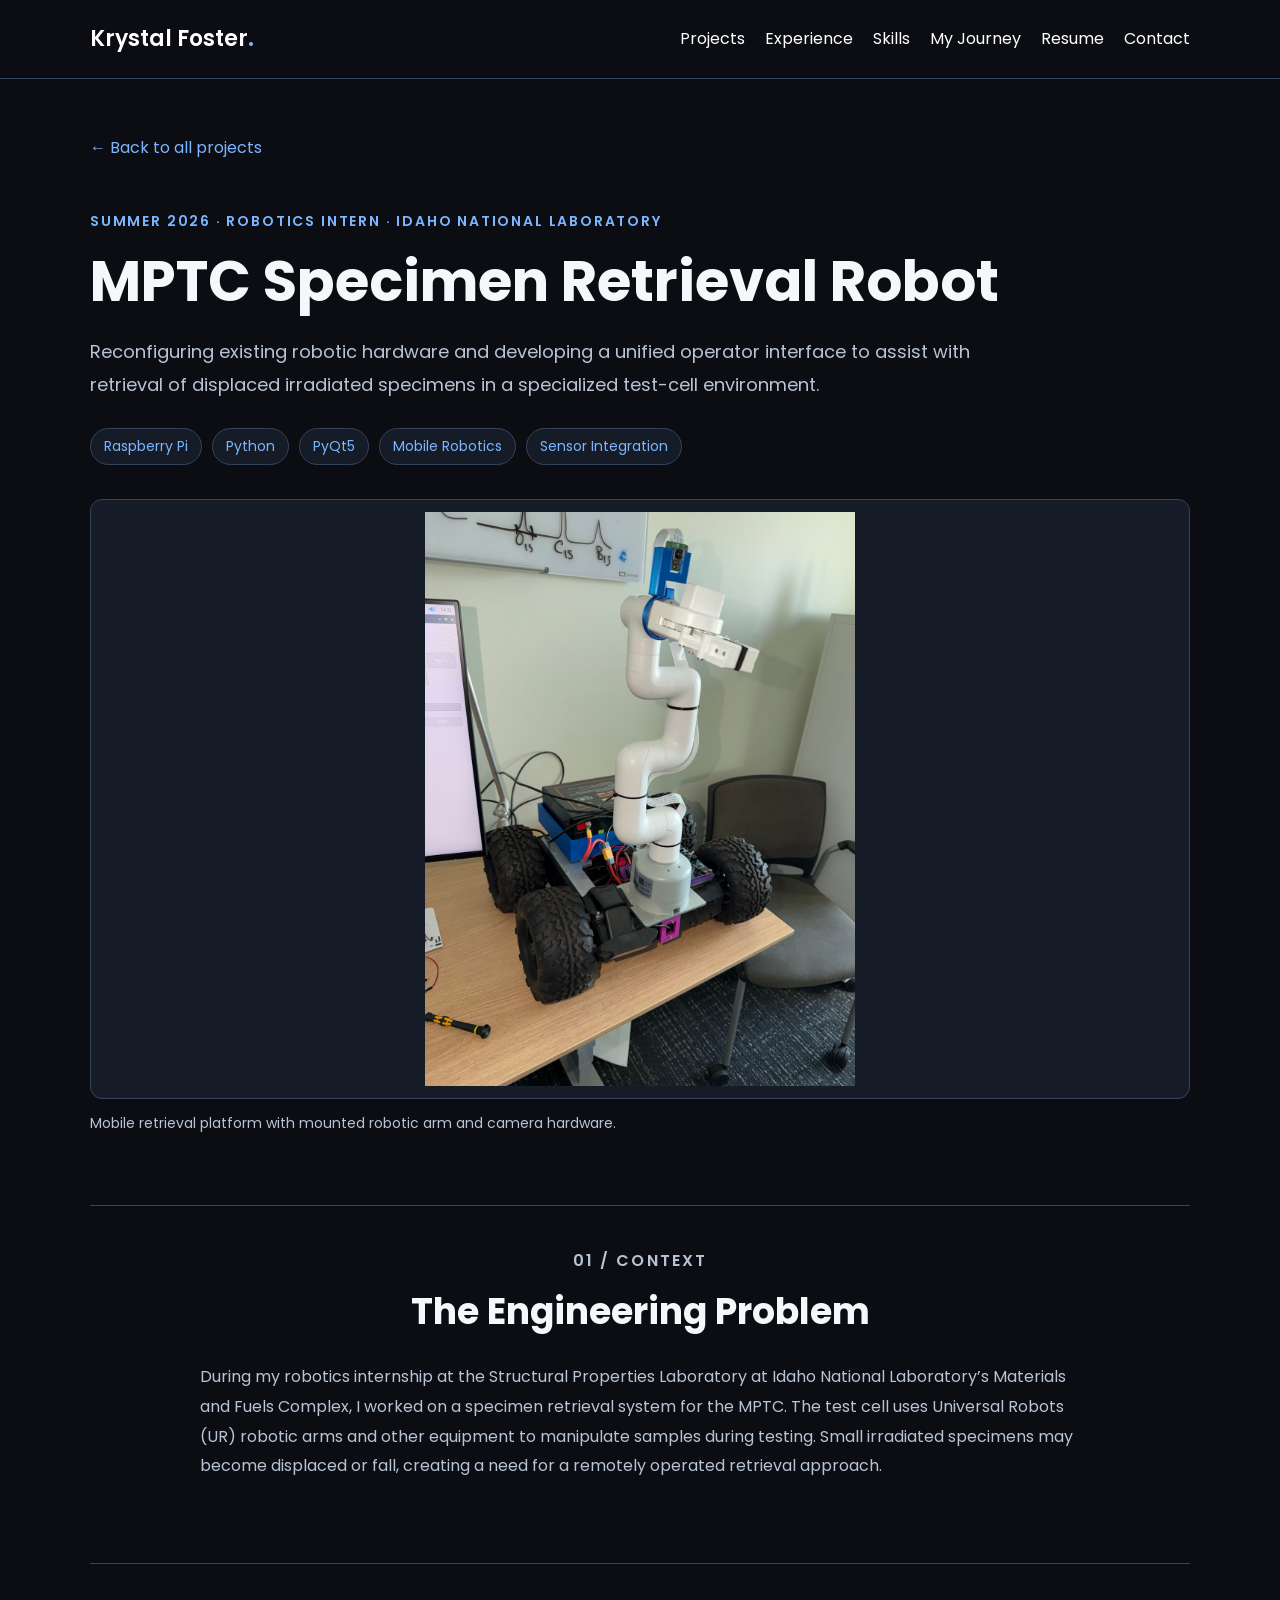
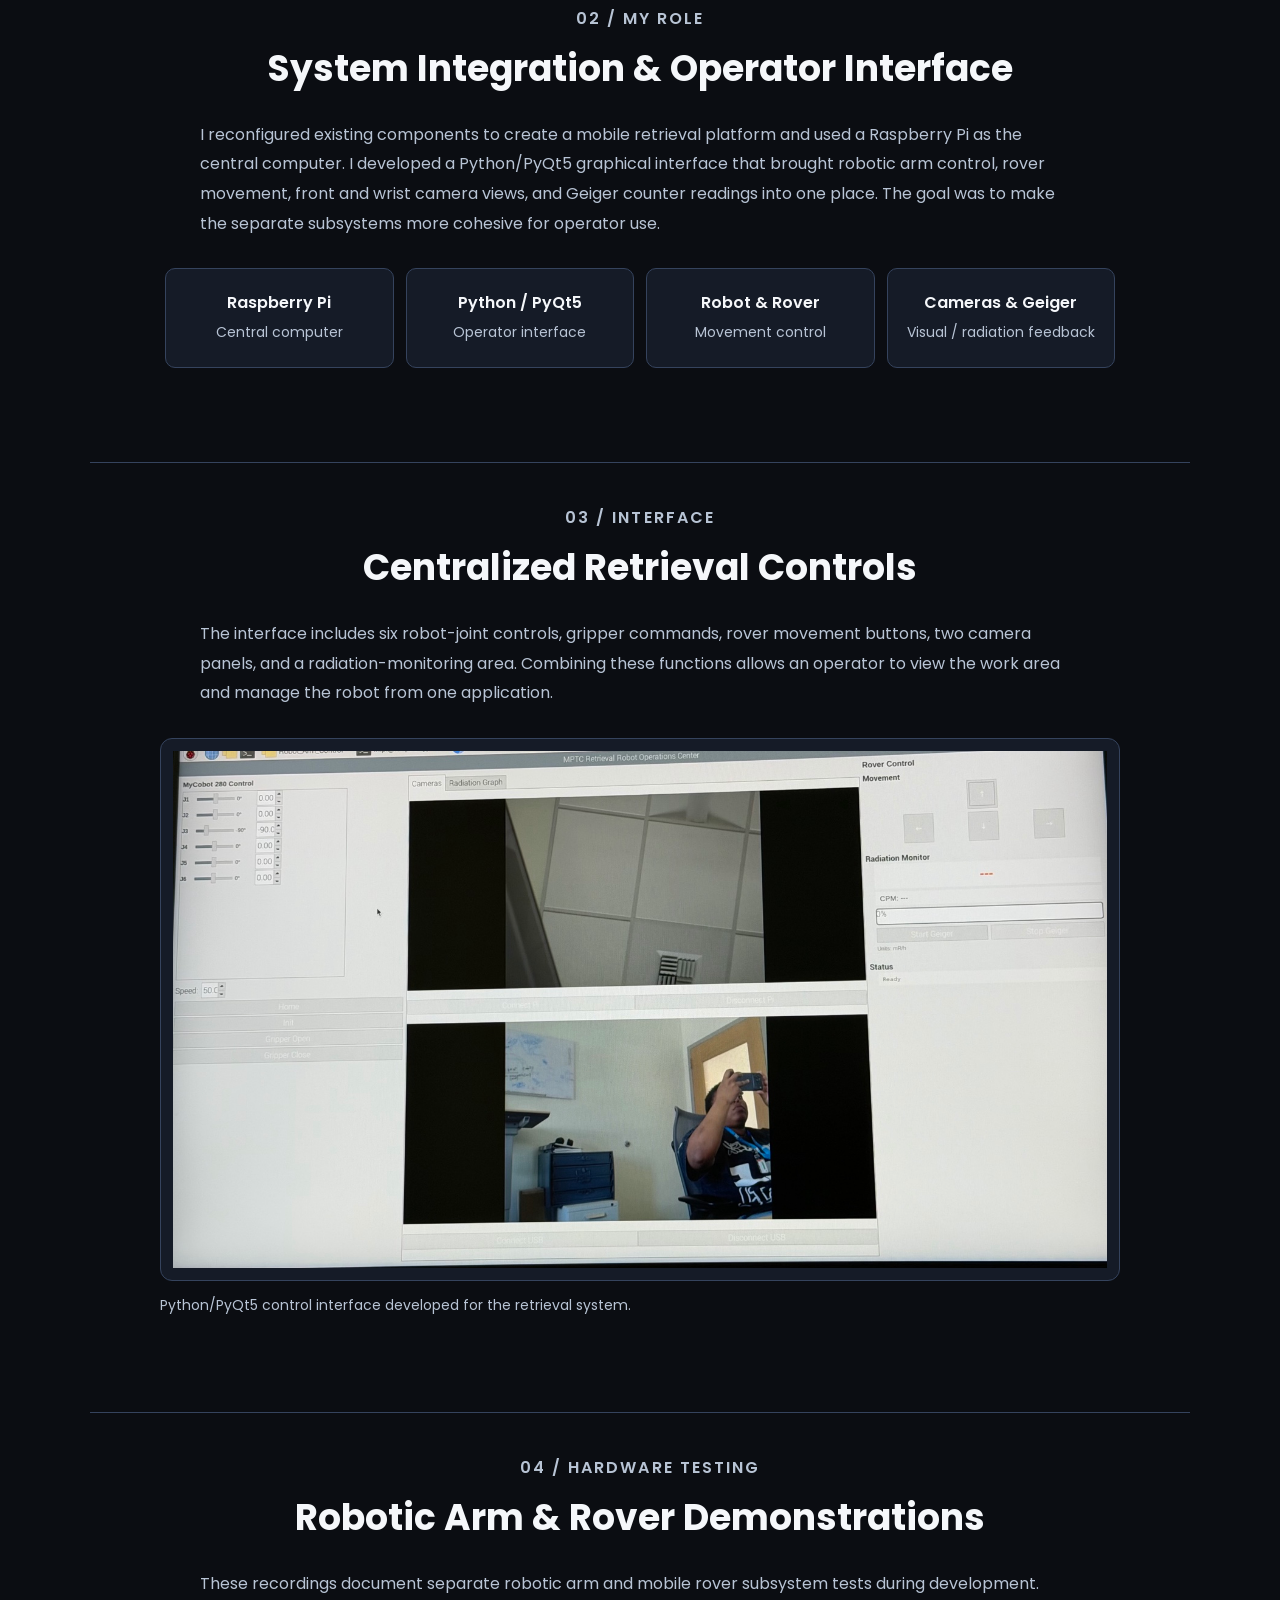
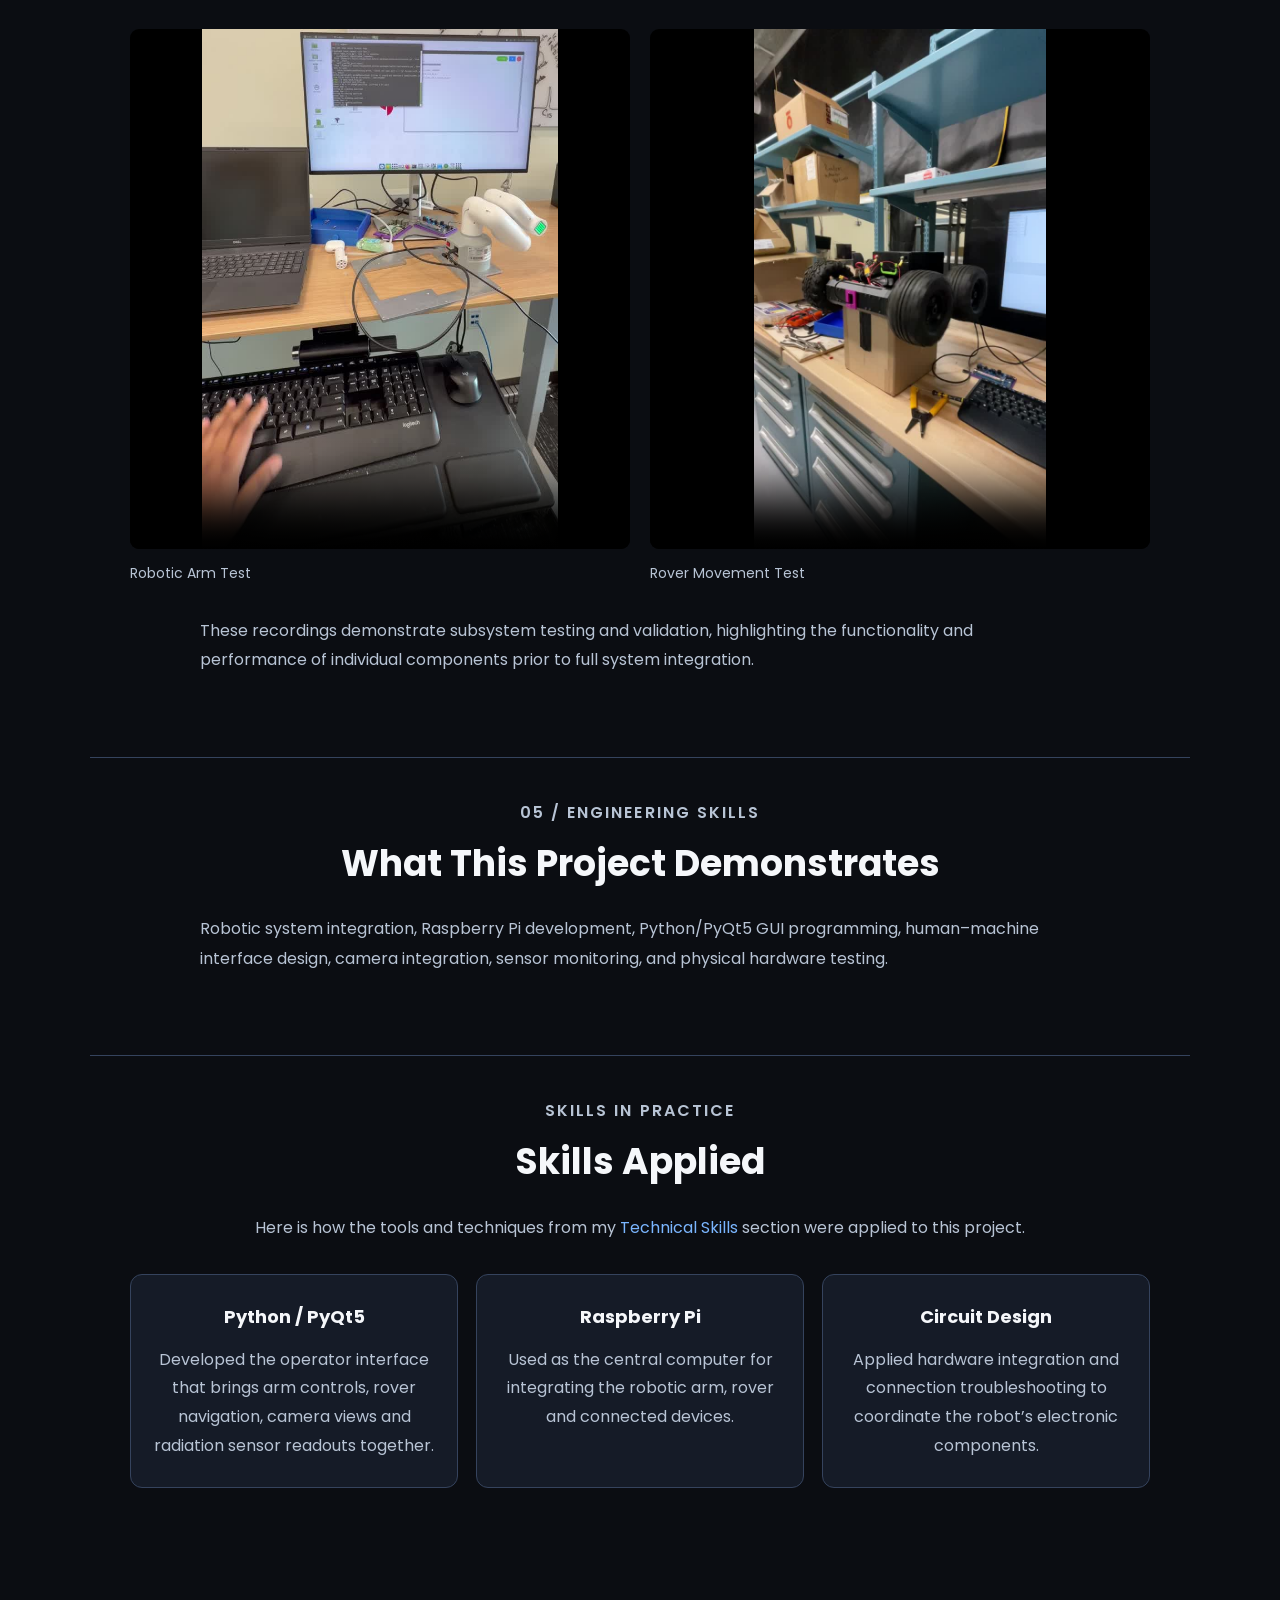
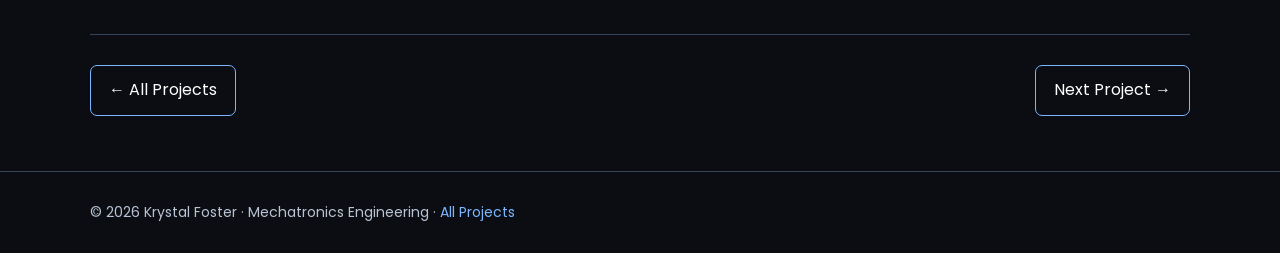
==== projects/retrieval-robot.html @ 0336ba0c "Add files via upload" ====
<!DOCTYPE html>
<html lang="en"><head><meta charset="utf-8"/><meta content="width=device-width,initial-scale=1" name="viewport"/><meta content="MPTC Specimen Retrieval Robot — Krystal Foster engineering portfolio" name="description"/><title>MPTC Specimen Retrieval Robot | Krystal Foster</title><link href="https://fonts.googleapis.com" rel="preconnect"/><link href="https://fonts.gstatic.com" rel="preconnect"/><link href="https://fonts.googleapis.com/css2?family=Poppins:wght@400;500;600;700&amp;display=swap" rel="stylesheet"/><link href="project.css" rel="stylesheet"/></head><body class="project-page"><header class="nav"><nav aria-label="Main navigation" class="wrap nav-inner"><a class="brand" href="../index.html">Krystal Foster<span style="color:var(--blue)">.</span></a><div class="nav-links"><a href="../index.html#projects">Projects</a><a href="../index.html#experience">Experience</a><a href="../index.html#skills">Skills</a><a href="../index.html#journey">My Journey</a><a href="../index.html#resume">Resume</a><a href="../index.html#contact">Contact</a></div></nav></header><main><section class="wrap project-hero"><a class="back-link" href="../index.html#projects">← Back to all projects</a><p class="eyebrow">SUMMER 2026 · ROBOTICS INTERN · IDAHO NATIONAL LABORATORY</p><h1>MPTC Specimen Retrieval Robot</h1><p class="lead">Reconfiguring existing robotic hardware and developing a unified operator interface to assist with retrieval of displaced irradiated specimens in a specialized test-cell environment.</p><div class="tags"><span class="tag">Raspberry Pi</span><span class="tag">Python</span><span class="tag">PyQt5</span><span class="tag">Mobile Robotics</span><span class="tag">Sensor Integration</span></div><figure><img alt="Mobile retrieval platform with mounted robotic arm and camera hardware." class="hero-img" loading="lazy" src="../images/internship/retrieval-robot.jpeg"/><figcaption>Mobile retrieval platform with mounted robotic arm and camera hardware.</figcaption></figure></section><div class="wrap case-sections"><!-- SKILLS APPLIED: Keep these names consistent with the Technical Skills section on index.html. Edit the descriptions to reflect your actual contributions. --><section class="panel"><p class="num">01 / CONTEXT</p><h2>The Engineering Problem</h2><p>During my robotics internship at the Structural Properties Laboratory at Idaho National Laboratory’s Materials and Fuels Complex, I worked on a specimen retrieval system for the MPTC. The test cell uses Universal Robots (UR) robotic arms and other equipment to manipulate samples during testing. Small irradiated specimens may become displaced or fall, creating a need for a remotely operated retrieval approach.</p></section><section class="panel"><p class="num">02 / MY ROLE</p><h2>System Integration &amp; Operator Interface</h2><p>I reconfigured existing components to create a mobile retrieval platform and used a Raspberry Pi as the central computer. I developed a Python/PyQt5 graphical interface that brought robotic arm control, rover movement, front and wrist camera views, and Geiger counter readings into one place. The goal was to make the separate subsystems more cohesive for operator use.</p><div class="flow"><div>Raspberry Pi<br/><small>Central computer</small></div><div>Python / PyQt5<br/><small>Operator interface</small></div><div>Robot &amp; Rover<br/><small>Movement control</small></div><div>Cameras &amp; Geiger<br/><small>Visual / radiation feedback</small></div></div></section><section class="panel"><p class="num">03 / INTERFACE</p><h2>Centralized Retrieval Controls</h2><p>The interface includes six robot-joint controls, gripper commands, rover movement buttons, two camera panels, and a radiation-monitoring area. Combining these functions allows an operator to view the work area and manage the robot from one application.</p><figure><img alt="Screenshot of the PyQt5 interface with arm controls, camera views, rover controls, and radiation monitor" class="hero-img" loading="lazy" src="../images/internship/control-interface.jpeg"/><figcaption>Python/PyQt5 control interface developed for the retrieval system.</figcaption></figure></section><section class="panel"><p class="num">04 / HARDWARE TESTING</p><h2>Robotic Arm &amp; Rover Demonstrations</h2><p>These recordings document separate robotic arm and mobile rover subsystem tests during development.</p><div class="video-grid"><!-- VIDEO: IMG_3793.mov converted to web-friendly MP4. Replace videos/robot-arm-test.mp4 if you want to upload an edited version. -->
<figure class="portfolio-video"><video controls="" playsinline="" poster="../images/video-posters/robot-arm-test.mp4.jpg" preload="metadata"><source src="../videos/robot-arm-test.mp4" type="video/mp4"/>Your browser does not support HTML5 video.</video><figcaption>Robotic Arm Test</figcaption></figure><!-- VIDEO: IMG_0905.MOV converted to web-friendly MP4. Replace videos/rover-test.mp4 if you want to upload an edited version. -->
<figure class="portfolio-video"><video controls="" playsinline="" poster="../images/video-posters/rover-test.mp4.jpg" preload="metadata"><source src="../videos/rover-test.mp4" type="video/mp4"/>Your browser does not support HTML5 video.</video><figcaption>Rover Movement Test</figcaption></figure></div><p class="note">These recordings demonstrate subsystem testing and validation, highlighting the functionality and performance of individual components prior to full system integration.</p></section><section class="panel"><p class="num">05 / ENGINEERING SKILLS</p><h2>What This Project Demonstrates</h2><p>Robotic system integration, Raspberry Pi development, Python/PyQt5 GUI programming, human–machine interface design, camera integration, sensor monitoring, and physical hardware testing.</p></section><section aria-labelledby="skills-applied-title" class="panel skills-applied"><p class="num">SKILLS IN PRACTICE</p><h2 id="skills-applied-title">Skills Applied</h2><p class="skills-intro">Here is how the tools and techniques from my <a href="../index.html#skills">Technical Skills</a> section were applied to this project.</p><div class="applied-skills-grid"><article class="applied-skill"><h3>Python / PyQt5</h3><p>Developed the operator interface that brings arm controls, rover navigation, camera views and radiation sensor readouts together.</p></article><article class="applied-skill"><h3>Raspberry Pi</h3><p>Used as the central computer for integrating the robotic arm, rover and connected devices.</p></article><article class="applied-skill"><h3>Circuit Design</h3><p>Applied hardware integration and connection troubleshooting to coordinate the robot’s electronic components.</p></article></div></section></div><div class="wrap next-links"><a href="../index.html#projects">← All Projects</a><a href="robotic-jigs.html">Next Project →</a></div></main><footer class="footer"><div class="wrap">© 2026 Krystal Foster · Mechatronics Engineering · <a href="../index.html#projects">All Projects</a></div></footer></body></html>
---- projects/project.css ----
:root {
    --text: #f5f7fa;
    --muted: #b8c4d5;
    --blue: #7bb6ff;
    --bg: #0b0d12;
    --surface: #151b27;
    --line: #35435d;
}

* {
    box-sizing: border-box;
}

html {
    scroll-behavior: smooth;
}

body.project-page {
    margin: 0;
    background: var(--bg);
    color: var(--text);
    font: 16px/1.8 Poppins, Arial, sans-serif;
}

body.project-page a {
    color: var(--blue);
    text-decoration: none;
}

body.project-page a:hover {
    text-decoration: underline;
}

body.project-page img,
body.project-page video {
    max-width: 100%;
}

.project-page .wrap {
    width: min(1100px, calc(100% - 56px));
    max-width: 1100px;
    margin: 0 auto;
    padding: 0;
}


/* =========================================================
   NAVIGATION
   ========================================================= */

.project-page .nav {
    border-bottom: 1px solid var(--line);
    background: var(--bg);
}

.project-page .nav-inner {
    min-height: 78px;

    display: flex;
    justify-content: space-between;
    align-items: center;
    gap: 24px;
}

.project-page .brand {
    font-size: 22px;
    font-weight: 600;
    color: white;
}

.project-page .nav-links {
    display: flex;
    gap: 20px;
    flex-wrap: wrap;
}

.project-page .nav-links a {
    font-size: 16px;
    color: white;
}

.project-page .nav-links a:hover {
    color: var(--blue);
}


/* =========================================================
   PROJECT HERO
   ========================================================= */

.project-page .project-hero {
    padding: 55px 0 45px;
}

.project-page .back-link {
    display: inline-flex;
    align-items: center;

    margin-bottom: 32px;

    font-size: 16px;
}

.project-page .eyebrow,
.project-page .num {
    color: var(--blue);

    font-size: 14px;
    font-weight: 600;

    letter-spacing: 0.13em;
    text-transform: uppercase;
}

.project-page h1,
.project-page .project-hero h1 {
    font-size: clamp(36px, 4.5vw, 56px);
    line-height: 1.2;

    margin: 12px 0 20px;
}

.project-page .lead {
    max-width: 880px;

    color: var(--muted);

    font-size: 18px;
    line-height: 1.85;
}

.project-page .tags {
    display: flex;
    flex-wrap: wrap;
    gap: 10px;

    margin: 26px 0 34px;
}

.project-page .tag {
    padding: 5px 13px;

    border: 1px solid var(--line);
    border-radius: 24px;

    background: var(--surface);
    color: var(--blue);

    font-size: 14px;
}

.project-page .project-hero figure {
    margin: 0;
}

.project-page .hero-img {
    display: block;

    width: 100%;
    max-height: 600px;

    object-fit: contain;

    background: var(--surface);

    border: 1px solid var(--line);
    border-radius: 12px;

    padding: 12px;
}

.project-page figcaption {
    font-size: 14px;
    color: var(--muted);

    margin-top: 12px;
}


/* =========================================================
   CASE STUDY SECTIONS
   ========================================================= */

.project-page .case-sections {
    padding-bottom: 50px;
}

.project-page .panel {
    background: transparent;

    border: 0;
    border-top: 1px solid var(--line);
    border-radius: 0;

    padding: clamp(24px, 3.5vw, 40px);
    margin: 24px 0;
}

.project-page .panel .num {
    text-align: center;
    margin-bottom: 12px;
}

.project-page .panel > h2 {
    text-align: center;

    font-size: clamp(27px, 3.5vw, 36px);
    line-height: 1.35;

    margin: 0 auto 26px;
    max-width: 900px;
}

.project-page .panel > p {
    max-width: 880px;

    margin: 0 auto 18px;

    color: var(--muted);

    font-size: 16px;
    line-height: 1.85;
}

.project-page .panel > h3 {
    max-width: 880px;

    margin: 28px auto 10px;

    font-size: 20px;
}

.project-page .panel ul {
    max-width: 880px;

    margin: 12px auto 24px;
    padding-left: 28px;

    color: var(--muted);

    font-size: 16px;
}

.project-page .panel li {
    font-size: 16px;
    margin-bottom: 8px;
}


/* =========================================================
   DEVELOPMENT GALLERY
   ========================================================= */

.project-page .panel .gallery {
    display: grid;
    grid-template-columns: repeat(2, minmax(0, 1fr));

    gap: 22px;
    margin: 30px 0;
}

.project-page .gallery figure {
    margin: 0;

    background: var(--surface);

    border: 1px solid var(--line);
    border-radius: 12px;

    padding: 15px;
}

.project-page .gallery img {
    display: block;

    width: 100%;
    height: 320px;

    object-fit: contain;

    border-radius: 7px;
}

.project-page .panel figure:not(.gallery figure) {
    max-width: 960px;
    margin: 30px auto;
}

.project-page .panel figure > img {
    display: block;

    width: 100%;
    max-height: 580px;

    object-fit: contain;

    background: var(--surface);

    border: 1px solid var(--line);
    border-radius: 12px;

    padding: 12px;
}


/* =========================================================
   PROJECT VIDEOS
   ========================================================= */

.project-page .video-grid {
    display: grid;

    grid-template-columns:
        repeat(auto-fit, minmax(min(100%, 360px), 1fr));

    gap: 20px;
    margin: 30px 0;
}

.project-page .video-grid figure {
    min-width: 0;
    margin: 0 !important;
}

.project-page video {
    display: block;

    width: 100%;
    max-height: 490px;

    background: #000;

    border-radius: 9px;
}

.project-page .portfolio-video {
    min-width: 0;
    max-width: 920px;

    margin: 30px auto;
}

.project-page .video-grid .portfolio-video {
    max-width: none;
}

.project-page .portfolio-video video {
    display: block;

    width: 100%;
    max-height: 520px;

    object-fit: contain;
}

.project-page .portfolio-video figcaption {
    font-size: 14px;
}


/* =========================================================
   SYSTEM FLOW DIAGRAM
   ========================================================= */

.project-page .flow {
    display: grid;
    grid-template-columns: repeat(4, minmax(0, 1fr));

    gap: 12px;

    margin: 30px auto;
    max-width: 950px;
}

.project-page .flow > div {
    border: 1px solid var(--line);
    border-radius: 10px;

    background: var(--surface);

    text-align: center;

    padding: 20px 10px;

    font-size: 16px;
    font-weight: 600;
}

.project-page .flow small {
    color: var(--muted);

    font-size: 14px;
    font-weight: 400;
}


/* =========================================================
   SKILLS APPLIED
   Centered headings, cards and descriptions
   ========================================================= */

.project-page .skills-applied {
    text-align: center;
}

.project-page .skills-applied > p {
    max-width: 780px;

    margin-left: auto;
    margin-right: auto;

    font-size: 16px;
    text-align: center;
}

.project-page .skills-applied .applied-skills-grid {
    display: grid;

    grid-template-columns:
        repeat(auto-fit, minmax(min(100%, 245px), 1fr));

    gap: 18px;
    margin: 32px 0;
}

.project-page .skills-applied .applied-skill {
    background: var(--surface);

    border: 1px solid var(--line);
    border-radius: 12px;

    padding: 26px 22px;

    text-align: center;
}

.project-page .skills-applied .applied-skill h3 {
    font-size: 18px;

    margin: 0 0 12px;

    text-align: center;
}

.project-page .skills-applied .applied-skill p {
    color: var(--muted);

    font-size: 16px;

    margin: 0;

    text-align: center;
}


/* =========================================================
   NOTES AND FOOTER
   ========================================================= */

.project-page .note {
    font-size: 14px;
}

.project-page .footer {
    border-top: 1px solid var(--line);

    padding: 28px 0;

    color: var(--muted);

    font-size: 14px;
}


/* =========================================================
   PREVIOUS / NEXT PROJECT LINKS
   ========================================================= */

.project-page .next-links {
    display: flex;
    justify-content: space-between;
    flex-wrap: wrap;

    gap: 15px;

    border-top: 1px solid var(--line);

    padding: 30px 0 55px;
}

.project-page .next-links a {
    padding: 10px 18px;

    border: 1px solid var(--blue);
    border-radius: 7px;

    color: white;

    font-size: 16px;
}

.project-page .next-links a:hover {
    background: var(--surface);
    text-decoration: none;
}


/* =========================================================
   RESPONSIVE DESIGN
   ========================================================= */

@media (max-width: 800px) {

    .project-page .flow {
        grid-template-columns: repeat(2, minmax(0, 1fr));
    }

    .project-page .applied-skills-grid {
        grid-template-columns: repeat(2, minmax(0, 1fr));
    }
}

@media (max-width: 650px) {

    .project-page .wrap {
        width: calc(100% - 36px);
    }

    .project-page .nav-inner {
        flex-direction: column;

        gap: 12px;
        padding: 16px 0;
    }

    .project-page .nav-links {
        justify-content: center;
        gap: 12px;
    }

    .project-page .project-hero {
        padding: 32px 0;
    }

    .project-page .panel {
        padding: 25px 20px;
    }

    .project-page .gallery,
    .project-page .video-grid,
    .project-page .applied-skills-grid {
        grid-template-columns: 1fr;
    }

    .project-page .gallery img {
        height: 250px;
    }
}


/* =========================================================
   ACCESSIBILITY
   ========================================================= */

@media (prefers-reduced-motion: reduce) {

    html {
        scroll-behavior: auto;
    }
}
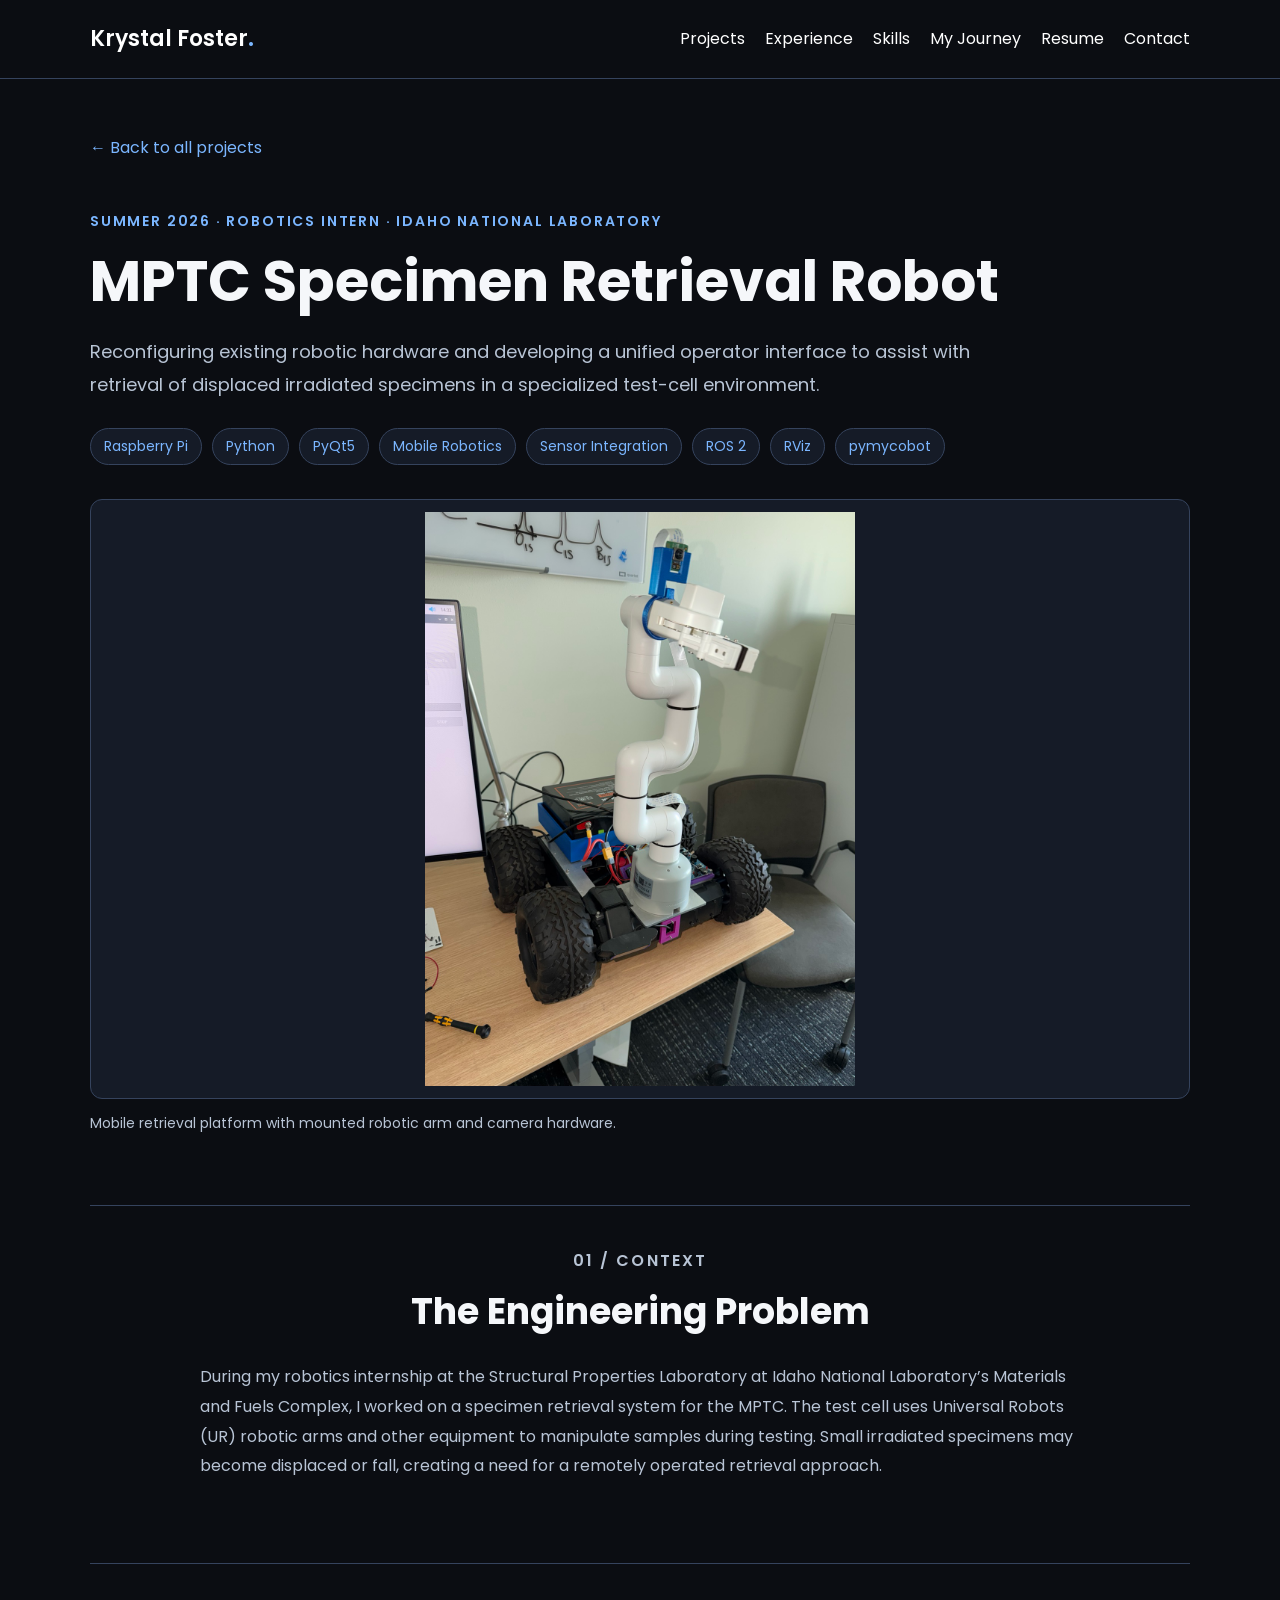
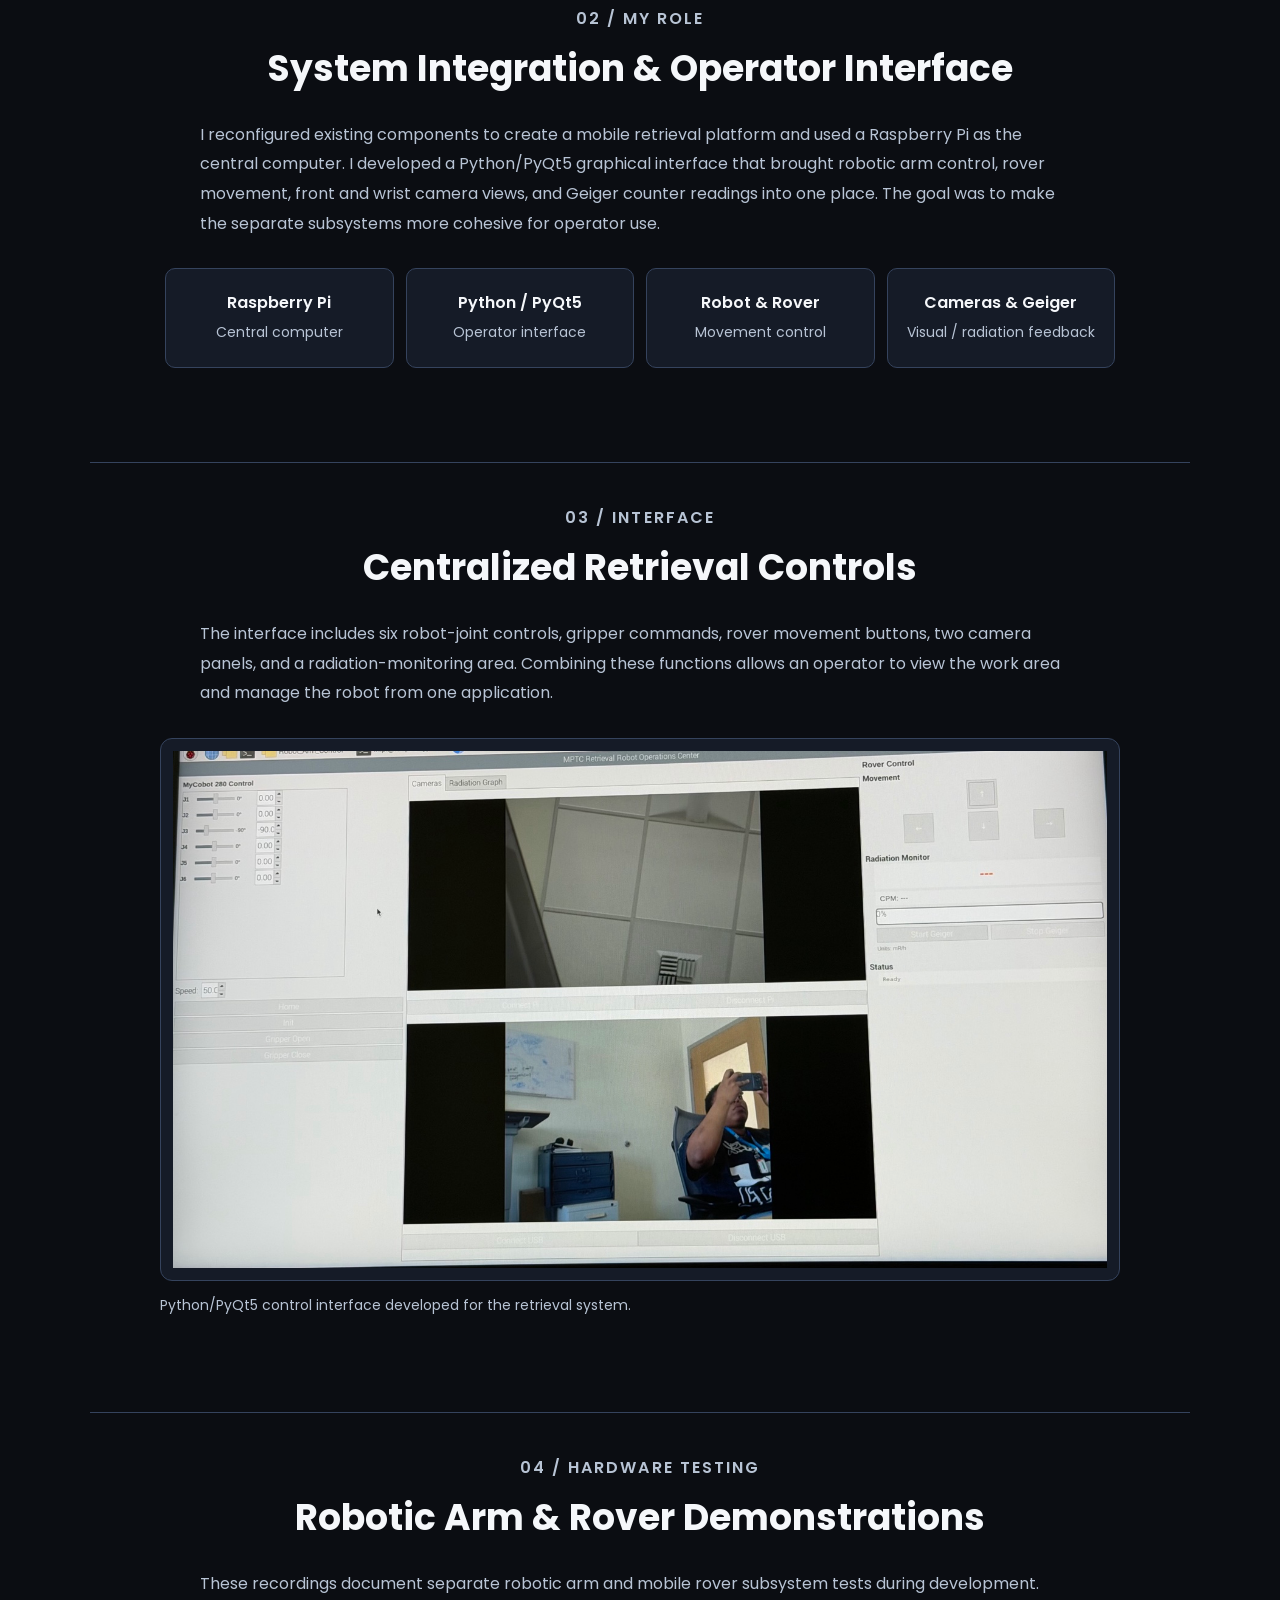
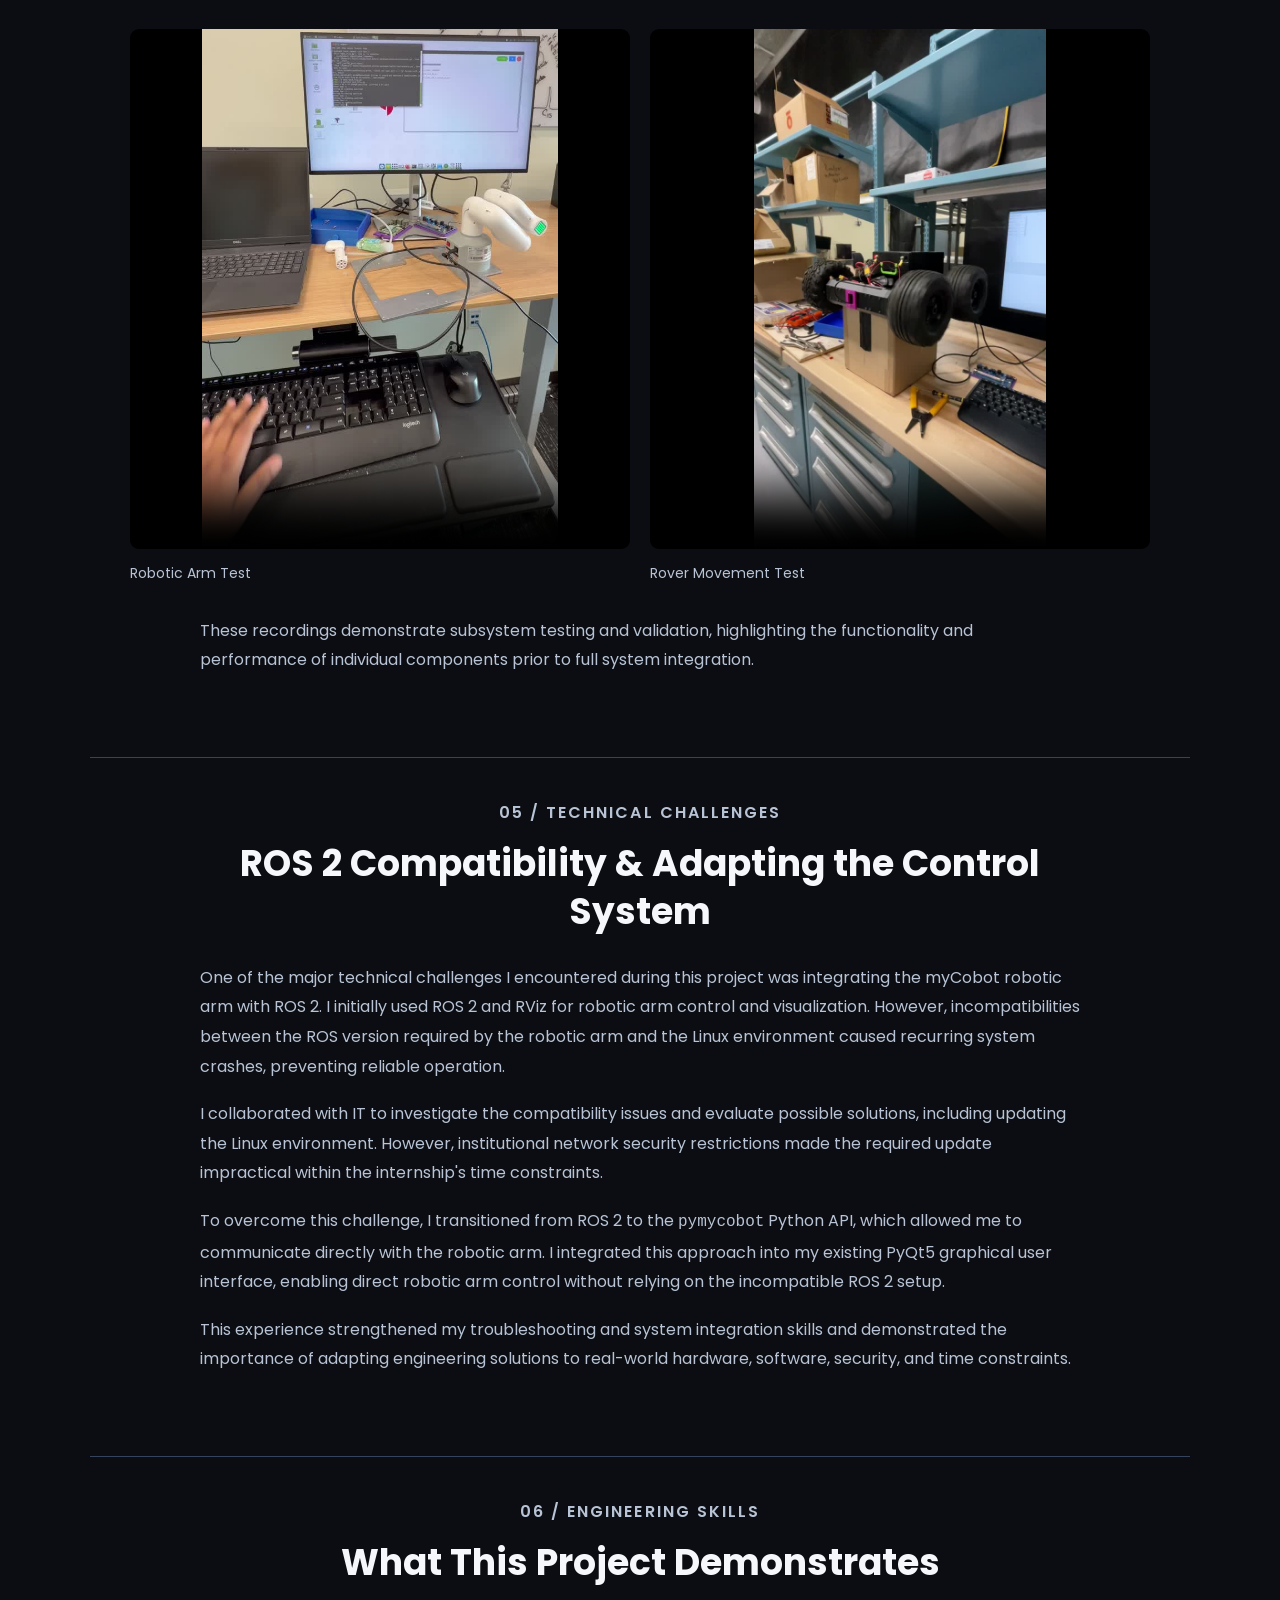
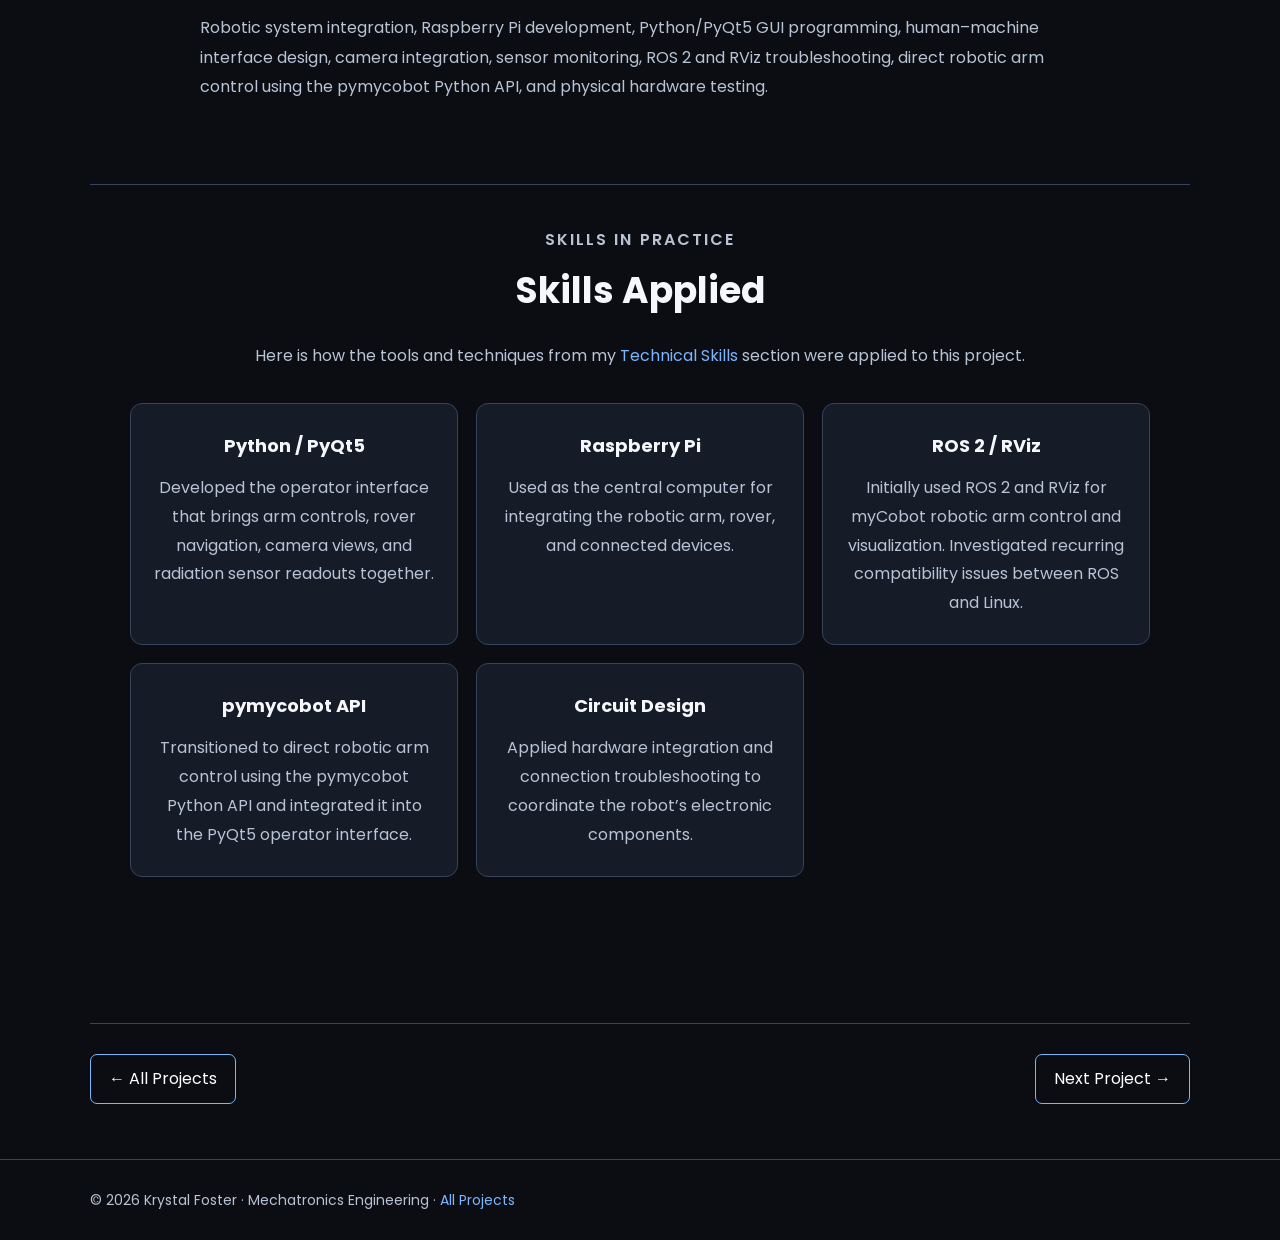
==== commit 7cf690c0: "Revise project page for MPTC Specimen Retrieval Robot Updated the HTML structure and content for the" ====
--- a/projects/retrieval-robot.html
+++ b/projects/retrieval-robot.html
@@ -1,4 +1,443 @@
+
 <!DOCTYPE html>
-<html lang="en"><head><meta charset="utf-8"/><meta content="width=device-width,initial-scale=1" name="viewport"/><meta content="MPTC Specimen Retrieval Robot — Krystal Foster engineering portfolio" name="description"/><title>MPTC Specimen Retrieval Robot | Krystal Foster</title><link href="https://fonts.googleapis.com" rel="preconnect"/><link href="https://fonts.gstatic.com" rel="preconnect"/><link href="https://fonts.googleapis.com/css2?family=Poppins:wght@400;500;600;700&amp;display=swap" rel="stylesheet"/><link href="project.css" rel="stylesheet"/></head><body class="project-page"><header class="nav"><nav aria-label="Main navigation" class="wrap nav-inner"><a class="brand" href="../index.html">Krystal Foster<span style="color:var(--blue)">.</span></a><div class="nav-links"><a href="../index.html#projects">Projects</a><a href="../index.html#experience">Experience</a><a href="../index.html#skills">Skills</a><a href="../index.html#journey">My Journey</a><a href="../index.html#resume">Resume</a><a href="../index.html#contact">Contact</a></div></nav></header><main><section class="wrap project-hero"><a class="back-link" href="../index.html#projects">← Back to all projects</a><p class="eyebrow">SUMMER 2026 · ROBOTICS INTERN · IDAHO NATIONAL LABORATORY</p><h1>MPTC Specimen Retrieval Robot</h1><p class="lead">Reconfiguring existing robotic hardware and developing a unified operator interface to assist with retrieval of displaced irradiated specimens in a specialized test-cell environment.</p><div class="tags"><span class="tag">Raspberry Pi</span><span class="tag">Python</span><span class="tag">PyQt5</span><span class="tag">Mobile Robotics</span><span class="tag">Sensor Integration</span></div><figure><img alt="Mobile retrieval platform with mounted robotic arm and camera hardware." class="hero-img" loading="lazy" src="../images/internship/retrieval-robot.jpeg"/><figcaption>Mobile retrieval platform with mounted robotic arm and camera hardware.</figcaption></figure></section><div class="wrap case-sections"><!-- SKILLS APPLIED: Keep these names consistent with the Technical Skills section on index.html. Edit the descriptions to reflect your actual contributions. --><section class="panel"><p class="num">01 / CONTEXT</p><h2>The Engineering Problem</h2><p>During my robotics internship at the Structural Properties Laboratory at Idaho National Laboratory’s Materials and Fuels Complex, I worked on a specimen retrieval system for the MPTC. The test cell uses Universal Robots (UR) robotic arms and other equipment to manipulate samples during testing. Small irradiated specimens may become displaced or fall, creating a need for a remotely operated retrieval approach.</p></section><section class="panel"><p class="num">02 / MY ROLE</p><h2>System Integration &amp; Operator Interface</h2><p>I reconfigured existing components to create a mobile retrieval platform and used a Raspberry Pi as the central computer. I developed a Python/PyQt5 graphical interface that brought robotic arm control, rover movement, front and wrist camera views, and Geiger counter readings into one place. The goal was to make the separate subsystems more cohesive for operator use.</p><div class="flow"><div>Raspberry Pi<br/><small>Central computer</small></div><div>Python / PyQt5<br/><small>Operator interface</small></div><div>Robot &amp; Rover<br/><small>Movement control</small></div><div>Cameras &amp; Geiger<br/><small>Visual / radiation feedback</small></div></div></section><section class="panel"><p class="num">03 / INTERFACE</p><h2>Centralized Retrieval Controls</h2><p>The interface includes six robot-joint controls, gripper commands, rover movement buttons, two camera panels, and a radiation-monitoring area. Combining these functions allows an operator to view the work area and manage the robot from one application.</p><figure><img alt="Screenshot of the PyQt5 interface with arm controls, camera views, rover controls, and radiation monitor" class="hero-img" loading="lazy" src="../images/internship/control-interface.jpeg"/><figcaption>Python/PyQt5 control interface developed for the retrieval system.</figcaption></figure></section><section class="panel"><p class="num">04 / HARDWARE TESTING</p><h2>Robotic Arm &amp; Rover Demonstrations</h2><p>These recordings document separate robotic arm and mobile rover subsystem tests during development.</p><div class="video-grid"><!-- VIDEO: IMG_3793.mov converted to web-friendly MP4. Replace videos/robot-arm-test.mp4 if you want to upload an edited version. -->
-<figure class="portfolio-video"><video controls="" playsinline="" poster="../images/video-posters/robot-arm-test.mp4.jpg" preload="metadata"><source src="../videos/robot-arm-test.mp4" type="video/mp4"/>Your browser does not support HTML5 video.</video><figcaption>Robotic Arm Test</figcaption></figure><!-- VIDEO: IMG_0905.MOV converted to web-friendly MP4. Replace videos/rover-test.mp4 if you want to upload an edited version. -->
-<figure class="portfolio-video"><video controls="" playsinline="" poster="../images/video-posters/rover-test.mp4.jpg" preload="metadata"><source src="../videos/rover-test.mp4" type="video/mp4"/>Your browser does not support HTML5 video.</video><figcaption>Rover Movement Test</figcaption></figure></div><p class="note">These recordings demonstrate subsystem testing and validation, highlighting the functionality and performance of individual components prior to full system integration.</p></section><section class="panel"><p class="num">05 / ENGINEERING SKILLS</p><h2>What This Project Demonstrates</h2><p>Robotic system integration, Raspberry Pi development, Python/PyQt5 GUI programming, human–machine interface design, camera integration, sensor monitoring, and physical hardware testing.</p></section><section aria-labelledby="skills-applied-title" class="panel skills-applied"><p class="num">SKILLS IN PRACTICE</p><h2 id="skills-applied-title">Skills Applied</h2><p class="skills-intro">Here is how the tools and techniques from my <a href="../index.html#skills">Technical Skills</a> section were applied to this project.</p><div class="applied-skills-grid"><article class="applied-skill"><h3>Python / PyQt5</h3><p>Developed the operator interface that brings arm controls, rover navigation, camera views and radiation sensor readouts together.</p></article><article class="applied-skill"><h3>Raspberry Pi</h3><p>Used as the central computer for integrating the robotic arm, rover and connected devices.</p></article><article class="applied-skill"><h3>Circuit Design</h3><p>Applied hardware integration and connection troubleshooting to coordinate the robot’s electronic components.</p></article></div></section></div><div class="wrap next-links"><a href="../index.html#projects">← All Projects</a><a href="robotic-jigs.html">Next Project →</a></div></main><footer class="footer"><div class="wrap">© 2026 Krystal Foster · Mechatronics Engineering · <a href="../index.html#projects">All Projects</a></div></footer></body></html>+<html lang="en">
+<head>
+  <meta charset="utf-8"/>
+  <meta content="width=device-width, initial-scale=1" name="viewport"/>
+  <meta
+    content="MPTC Specimen Retrieval Robot — Krystal Foster engineering portfolio"
+    name="description"
+  />
+  <title>MPTC Specimen Retrieval Robot | Krystal Foster</title>
+
+  <link href="https://fonts.googleapis.com" rel="preconnect"/>
+  <link
+    href="https://fonts.gstatic.com"
+    rel="preconnect"
+    crossorigin
+  />
+  <link
+    href="https://fonts.googleapis.com/css2?family=Poppins:wght@400;500;600;700&amp;display=swap"
+    rel="stylesheet"
+  />
+  <link href="project.css" rel="stylesheet"/>
+</head>
+
+<body class="project-page">
+
+  <!-- NAVIGATION -->
+  <header class="nav">
+    <nav aria-label="Main navigation" class="wrap nav-inner">
+
+      <a class="brand" href="../index.html">
+        Krystal Foster<span style="color:var(--blue)">.</span>
+      </a>
+
+      <div class="nav-links">
+        <a href="../index.html#projects">Projects</a>
+        <a href="../index.html#experience">Experience</a>
+        <a href="../index.html#skills">Skills</a>
+        <a href="../index.html#journey">My Journey</a>
+        <a href="../index.html#resume">Resume</a>
+        <a href="../index.html#contact">Contact</a>
+      </div>
+
+    </nav>
+  </header>
+
+  <main>
+
+    <!-- PROJECT HERO -->
+    <section class="wrap project-hero">
+
+      <a class="back-link" href="../index.html#projects">
+        ← Back to all projects
+      </a>
+
+      <p class="eyebrow">
+        SUMMER 2026 · ROBOTICS INTERN · IDAHO NATIONAL LABORATORY
+      </p>
+
+      <h1>MPTC Specimen Retrieval Robot</h1>
+
+      <p class="lead">
+        Reconfiguring existing robotic hardware and developing a
+        unified operator interface to assist with retrieval of
+        displaced irradiated specimens in a specialized test-cell
+        environment.
+      </p>
+
+      <div class="tags">
+        <span class="tag">Raspberry Pi</span>
+        <span class="tag">Python</span>
+        <span class="tag">PyQt5</span>
+        <span class="tag">Mobile Robotics</span>
+        <span class="tag">Sensor Integration</span>
+        <span class="tag">ROS 2</span>
+        <span class="tag">RViz</span>
+        <span class="tag">pymycobot</span>
+      </div>
+
+      <figure>
+        <img
+          alt="Mobile retrieval platform with mounted robotic arm and camera hardware."
+          class="hero-img"
+          loading="lazy"
+          src="../images/internship/retrieval-robot.jpeg"
+        />
+        <figcaption>
+          Mobile retrieval platform with mounted robotic arm and
+          camera hardware.
+        </figcaption>
+      </figure>
+
+    </section>
+
+
+    <div class="wrap case-sections">
+
+      <!-- 01: CONTEXT -->
+      <section class="panel">
+
+        <p class="num">01 / CONTEXT</p>
+
+        <h2>The Engineering Problem</h2>
+
+        <p>
+          During my robotics internship at the Structural Properties
+          Laboratory at Idaho National Laboratory’s Materials and
+          Fuels Complex, I worked on a specimen retrieval system
+          for the MPTC. The test cell uses Universal Robots (UR)
+          robotic arms and other equipment to manipulate samples
+          during testing. Small irradiated specimens may become
+          displaced or fall, creating a need for a remotely
+          operated retrieval approach.
+        </p>
+
+      </section>
+
+
+      <!-- 02: MY ROLE -->
+      <section class="panel">
+
+        <p class="num">02 / MY ROLE</p>
+
+        <h2>System Integration &amp; Operator Interface</h2>
+
+        <p>
+          I reconfigured existing components to create a mobile
+          retrieval platform and used a Raspberry Pi as the central
+          computer. I developed a Python/PyQt5 graphical interface
+          that brought robotic arm control, rover movement, front
+          and wrist camera views, and Geiger counter readings into
+          one place. The goal was to make the separate subsystems
+          more cohesive for operator use.
+        </p>
+
+        <div class="flow">
+
+          <div>
+            Raspberry Pi<br/>
+            <small>Central computer</small>
+          </div>
+
+          <div>
+            Python / PyQt5<br/>
+            <small>Operator interface</small>
+          </div>
+
+          <div>
+            Robot &amp; Rover<br/>
+            <small>Movement control</small>
+          </div>
+
+          <div>
+            Cameras &amp; Geiger<br/>
+            <small>Visual / radiation feedback</small>
+          </div>
+
+        </div>
+
+      </section>
+
+
+      <!-- 03: INTERFACE -->
+      <section class="panel">
+
+        <p class="num">03 / INTERFACE</p>
+
+        <h2>Centralized Retrieval Controls</h2>
+
+        <p>
+          The interface includes six robot-joint controls, gripper
+          commands, rover movement buttons, two camera panels,
+          and a radiation-monitoring area. Combining these
+          functions allows an operator to view the work area
+          and manage the robot from one application.
+        </p>
+
+        <figure>
+          <img
+            alt="Screenshot of the PyQt5 interface with arm controls, camera views, rover controls, and radiation monitor"
+            class="hero-img"
+            loading="lazy"
+            src="../images/internship/control-interface.jpeg"
+          />
+
+          <figcaption>
+            Python/PyQt5 control interface developed for
+            the retrieval system.
+          </figcaption>
+        </figure>
+
+      </section>
+
+
+      <!-- 04: HARDWARE TESTING -->
+      <section class="panel">
+
+        <p class="num">04 / HARDWARE TESTING</p>
+
+        <h2>Robotic Arm &amp; Rover Demonstrations</h2>
+
+        <p>
+          These recordings document separate robotic arm and
+          mobile rover subsystem tests during development.
+        </p>
+
+        <div class="video-grid">
+
+          <!-- ROBOTIC ARM VIDEO -->
+          <figure class="portfolio-video">
+
+            <video
+              controls
+              playsinline
+              poster="../images/video-posters/robot-arm-test.mp4.jpg"
+              preload="metadata"
+            >
+              <source
+                src="../videos/robot-arm-test.mp4"
+                type="video/mp4"
+              />
+              Your browser does not support HTML5 video.
+            </video>
+
+            <figcaption>Robotic Arm Test</figcaption>
+
+          </figure>
+
+
+          <!-- ROVER VIDEO -->
+          <figure class="portfolio-video">
+
+            <video
+              controls
+              playsinline
+              poster="../images/video-posters/rover-test.mp4.jpg"
+              preload="metadata"
+            >
+              <source
+                src="../videos/rover-test.mp4"
+                type="video/mp4"
+              />
+              Your browser does not support HTML5 video.
+            </video>
+
+            <figcaption>Rover Movement Test</figcaption>
+
+          </figure>
+
+        </div>
+
+        <p class="note">
+          These recordings demonstrate subsystem testing and
+          validation, highlighting the functionality and
+          performance of individual components prior to full
+          system integration.
+        </p>
+
+      </section>
+
+
+      <!-- 05: TECHNICAL CHALLENGES -->
+      <section class="panel">
+
+        <p class="num">05 / TECHNICAL CHALLENGES</p>
+
+        <h2>ROS 2 Compatibility &amp; Adapting the Control System</h2>
+
+        <p>
+          One of the major technical challenges I encountered during
+          this project was integrating the myCobot robotic arm with
+          ROS 2. I initially used ROS 2 and RViz for robotic arm
+          control and visualization. However, incompatibilities
+          between the ROS version required by the robotic arm
+          and the Linux environment caused recurring system
+          crashes, preventing reliable operation.
+        </p>
+
+        <p>
+          I collaborated with IT to investigate the compatibility
+          issues and evaluate possible solutions, including updating
+          the Linux environment. However, institutional network
+          security restrictions made the required update impractical
+          within the internship's time constraints.
+        </p>
+
+        <p>
+          To overcome this challenge, I transitioned from ROS 2
+          to the <code>pymycobot</code> Python API, which allowed
+          me to communicate directly with the robotic arm.
+          I integrated this approach into my existing PyQt5
+          graphical user interface, enabling direct robotic
+          arm control without relying on the incompatible
+          ROS 2 setup.
+        </p>
+
+        <p>
+          This experience strengthened my troubleshooting and
+          system integration skills and demonstrated the importance
+          of adapting engineering solutions to real-world hardware,
+          software, security, and time constraints.
+        </p>
+
+      </section>
+
+
+      <!-- 06: ENGINEERING SKILLS -->
+      <section class="panel">
+
+        <p class="num">06 / ENGINEERING SKILLS</p>
+
+        <h2>What This Project Demonstrates</h2>
+
+        <p>
+          Robotic system integration, Raspberry Pi development,
+          Python/PyQt5 GUI programming, human–machine interface
+          design, camera integration, sensor monitoring, ROS 2
+          and RViz troubleshooting, direct robotic arm control
+          using the pymycobot Python API, and physical hardware
+          testing.
+        </p>
+
+      </section>
+
+
+      <!-- SKILLS APPLIED -->
+      <section
+        aria-labelledby="skills-applied-title"
+        class="panel skills-applied"
+      >
+
+        <p class="num">SKILLS IN PRACTICE</p>
+
+        <h2 id="skills-applied-title">Skills Applied</h2>
+
+        <p class="skills-intro">
+          Here is how the tools and techniques from my
+          <a href="../index.html#skills">Technical Skills</a>
+          section were applied to this project.
+        </p>
+
+        <div class="applied-skills-grid">
+
+          <article class="applied-skill">
+
+            <h3>Python / PyQt5</h3>
+
+            <p>
+              Developed the operator interface that brings
+              arm controls, rover navigation, camera views,
+              and radiation sensor readouts together.
+            </p>
+
+          </article>
+
+
+          <article class="applied-skill">
+
+            <h3>Raspberry Pi</h3>
+
+            <p>
+              Used as the central computer for integrating
+              the robotic arm, rover, and connected devices.
+            </p>
+
+          </article>
+
+
+          <article class="applied-skill">
+
+            <h3>ROS 2 / RViz</h3>
+
+            <p>
+              Initially used ROS 2 and RViz for myCobot
+              robotic arm control and visualization.
+              Investigated recurring compatibility issues
+              between ROS and Linux.
+            </p>
+
+          </article>
+
+
+          <article class="applied-skill">
+
+            <h3>pymycobot API</h3>
+
+            <p>
+              Transitioned to direct robotic arm control
+              using the pymycobot Python API and integrated
+              it into the PyQt5 operator interface.
+            </p>
+
+          </article>
+
+
+          <article class="applied-skill">
+
+            <h3>Circuit Design</h3>
+
+            <p>
+              Applied hardware integration and connection
+              troubleshooting to coordinate the robot’s
+              electronic components.
+            </p>
+
+          </article>
+
+        </div>
+
+      </section>
+
+    </div>
+
+
+    <!-- PROJECT NAVIGATION -->
+    <div class="wrap next-links">
+
+      <a href="../index.html#projects">
+        ← All Projects
+      </a>
+
+      <a href="robotic-jigs.html">
+        Next Project →
+      </a>
+
+    </div>
+
+  </main>
+
+
+  <!-- FOOTER -->
+  <footer class="footer">
+
+    <div class="wrap">
+      © 2026 Krystal Foster · Mechatronics Engineering ·
+      <a href="../index.html#projects">All Projects</a>
+    </div>
+
+  </footer>
+
+</body>
+</html>
